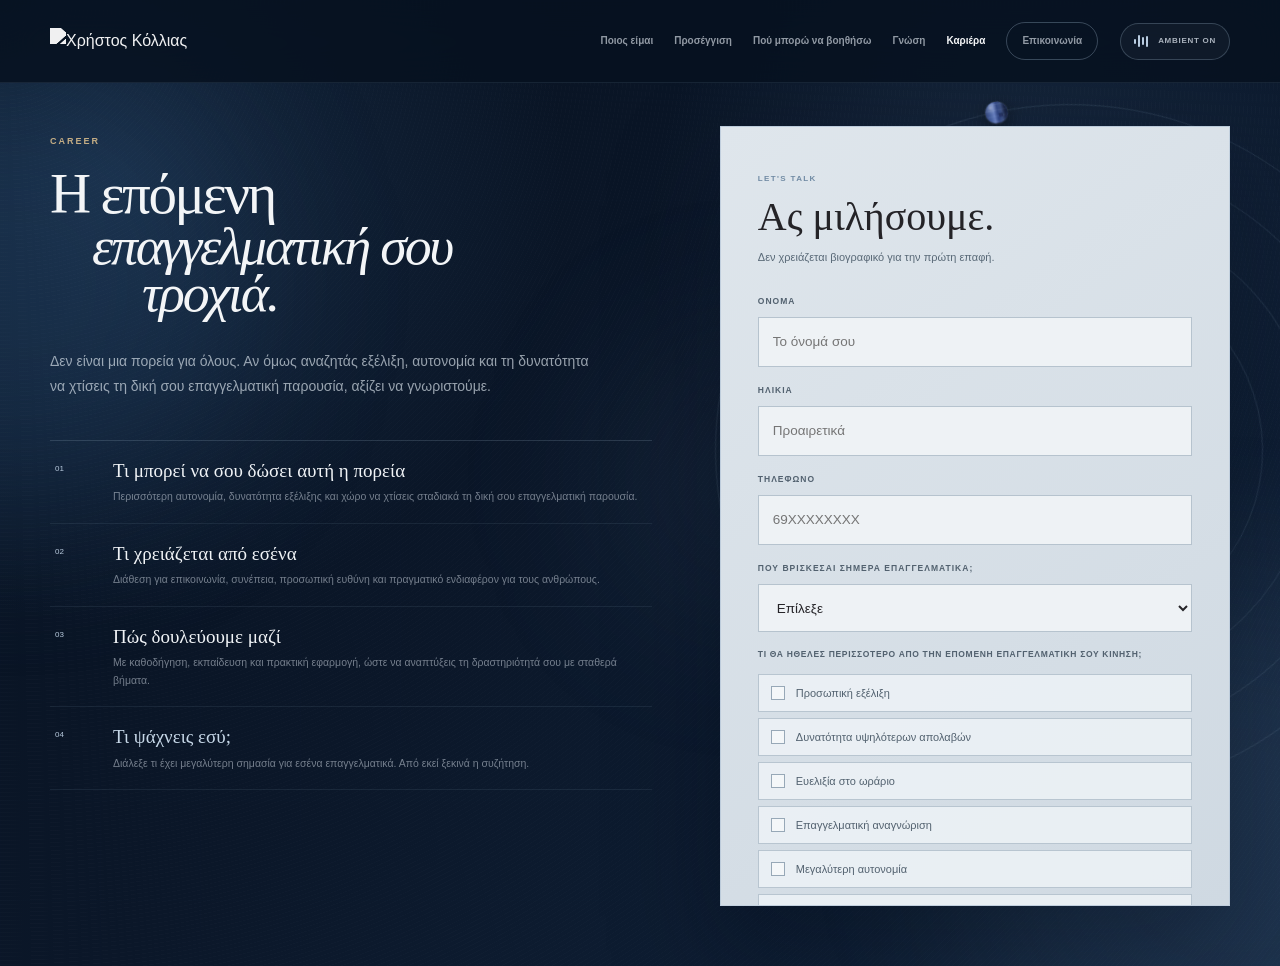
==== career.html @ b6d78ccb "Add files via upload" ====
<!DOCTYPE html>
<html lang="el">
<head>
  <meta charset="UTF-8">

  <meta
    name="viewport"
    content="width=device-width, initial-scale=1.0"
  >

  <title>Καριέρα | Χρήστος Κόλλιας</title>

  <meta
    name="description"
    content="Επαγγελματική συνεργασία και ευκαιρίες καριέρας με τον Χρήστο Κόλλια."
  >

  <link rel="stylesheet" href="style.css">
</head>

<body
  data-page="career"
  class="career-page"
>

  <audio
    id="careerAudio"
    src="assets/audio/career-ambient.mp3"
    preload="auto"
    loop
  ></audio>


  <header class="site-header career-header">

    <div class="container header-inner">

      <a
        href="index.html"
        class="brand"
        aria-label="Αρχική"
      >

        <img
          src="assets/images/logo.png"
          alt="Χρήστος Κόλλιας"
          class="brand-logo career-logo"
        >

      </a>


      <nav
        class="main-nav"
        id="mainNav"
      >

        <a href="index.html#about">
          Ποιος είμαι
        </a>

        <a href="index.html#approach">
          Προσέγγιση
        </a>

        <a href="index.html#areas">
          Πού μπορώ να βοηθήσω
        </a>

        <a href="knowledge.html">
          Γνώση
        </a>

        <a
          href="career.html"
          class="active-nav"
        >
          Καριέρα
        </a>

        <a
          href="index.html#contact"
          class="nav-cta"
        >
          Επικοινωνία
        </a>

      </nav>


      <div class="header-actions">

        <button
          class="career-sound-toggle"
          id="careerSoundToggle"
          type="button"
          aria-pressed="true"
        >

          <span class="career-sound-bars">
            <i></i>
            <i></i>
            <i></i>
            <i></i>
          </span>

          <span id="careerSoundText">
            Ambient On
          </span>

        </button>


        <button
          class="mobile-menu-button career-menu-button"
          id="mobileMenuButton"
          type="button"
          aria-label="Άνοιγμα μενού"
          aria-expanded="false"
        >
          <span></span>
          <span></span>
          <span></span>
        </button>

      </div>

    </div>

  </header>


  <main class="career-main">

    <section class="career-stage">

      <div class="career-grid-lines"></div>
      <div class="career-noise"></div>

      <div class="career-glow career-glow-one"></div>
      <div class="career-glow career-glow-two"></div>
      <div class="career-glow career-glow-three"></div>


      <div
        class="solar-system"
        aria-hidden="true"
      >

        <div class="solar-core"></div>


        <div class="planet-orbit orbit-mercury">
          <div class="planet planet-mercury">
            <span class="planet-surface"></span>
          </div>
        </div>


        <div class="planet-orbit orbit-venus">
          <div class="planet planet-venus">
            <span class="planet-surface"></span>
          </div>
        </div>


        <div class="planet-orbit orbit-earth">
          <div class="planet planet-earth">
            <span class="planet-surface"></span>
          </div>
        </div>


        <div class="planet-orbit orbit-mars">
          <div class="planet planet-mars">
            <span class="planet-surface"></span>
          </div>
        </div>


        <div class="planet-orbit orbit-jupiter">
          <div class="planet planet-jupiter">
            <span class="planet-surface"></span>
          </div>
        </div>


        <div class="planet-orbit orbit-saturn">

          <div class="planet planet-saturn">

            <span class="saturn-ring"></span>

            <span class="planet-surface"></span>

          </div>

        </div>


        <div class="planet-orbit orbit-uranus">
          <div class="planet planet-uranus">
            <span class="planet-surface"></span>
          </div>
        </div>


        <div class="planet-orbit orbit-neptune">
          <div class="planet planet-neptune">
            <span class="planet-surface"></span>
          </div>
        </div>

      </div>


      <div class="container career-layout">

        <div class="career-left">

          <div class="career-heading reveal">

            <span class="career-eyebrow">
              Career
            </span>


            <h1 class="career-title">

              <span class="career-title-main">
                Η επόμενη
              </span>

              <em class="career-title-accent">

                <span class="career-title-line career-title-line-two">
                  επαγγελματική σου
                </span>

                <span class="career-title-line career-title-line-three">
                  τροχιά.
                </span>

              </em>

            </h1>


            <p>
              Δεν είναι μια πορεία για όλους.
              Αν όμως αναζητάς εξέλιξη, αυτονομία
              και τη δυνατότητα να χτίσεις τη δική σου
              επαγγελματική παρουσία, αξίζει να γνωριστούμε.
            </p>

          </div>


          <div class="career-path reveal">

            <article class="career-path-item">

              <span>
                01
              </span>

              <div>

                <h2>
                  Τι μπορεί να σου δώσει αυτή η πορεία
                </h2>

                <p>
                  Περισσότερη αυτονομία, δυνατότητα εξέλιξης
                  και χώρο να χτίσεις σταδιακά τη δική σου
                  επαγγελματική παρουσία.
                </p>

              </div>

            </article>


            <article class="career-path-item">

              <span>
                02
              </span>

              <div>

                <h2>
                  Τι χρειάζεται από εσένα
                </h2>

                <p>
                  Διάθεση για επικοινωνία, συνέπεια,
                  προσωπική ευθύνη και πραγματικό ενδιαφέρον
                  για τους ανθρώπους.
                </p>

              </div>

            </article>


            <article class="career-path-item">

              <span>
                03
              </span>

              <div>

                <h2>
                  Πώς δουλεύουμε μαζί
                </h2>

                <p>
                  Με καθοδήγηση, εκπαίδευση και πρακτική εφαρμογή,
                  ώστε να αναπτύξεις τη δραστηριότητά σου
                  με σταθερά βήματα.
                </p>

              </div>

            </article>


            <article class="career-path-item career-path-accent">

              <span>
                04
              </span>

              <div>

                <h2>
                  Τι ψάχνεις εσύ;
                </h2>

                <p>
                  Διάλεξε τι έχει μεγαλύτερη σημασία για εσένα
                  επαγγελματικά. Από εκεί ξεκινά η συζήτηση.
                </p>

              </div>

            </article>

          </div>

        </div>


        <div class="career-form-column">

          <form
            class="career-form js-demo-form reveal"
            id="careerForm"
            data-success="Το ενδιαφέρον σου καταχωρήθηκε στο demo."
          >

            <div class="career-form-heading">

              <span>
                Let's talk
              </span>

              <h2>
                Ας μιλήσουμε.
              </h2>

              <p>
                Δεν χρειάζεται βιογραφικό για την πρώτη επαφή.
              </p>

            </div>


            <div class="form-group">

              <label for="careerName">
                Όνομα
              </label>

              <input
                type="text"
                id="careerName"
                name="name"
                placeholder="Το όνομά σου"
                required
              >

            </div>


            <div class="form-group">

              <label for="careerAge">
                Ηλικία
              </label>

              <input
                type="number"
                id="careerAge"
                name="age"
                min="0"
                max="120"
                placeholder="Προαιρετικά"
              >

            </div>


            <div class="form-group">

              <label for="careerPhone">
                Τηλέφωνο
              </label>

              <input
                type="tel"
                id="careerPhone"
                name="phone"
                placeholder="69XXXXXXXX"
                required
              >

            </div>


            <div class="form-group">

              <label for="careerStatus">
                Πού βρίσκεσαι σήμερα επαγγελματικά;
              </label>

              <select
                id="careerStatus"
                name="current_status"
                required
              >

                <option
                  value=""
                  selected
                  disabled
                >
                  Επίλεξε
                </option>

                <option value="employee">
                  Εργάζομαι ως μισθωτός
                </option>

                <option value="freelancer">
                  Είμαι ελεύθερος επαγγελματίας
                </option>

                <option value="sales">
                  Είμαι ήδη στον χώρο των πωλήσεων
                </option>

                <option value="insurance">
                  Είμαι ήδη στον ασφαλιστικό ή χρηματοοικονομικό χώρο
                </option>

                <option value="change">
                  Αναζητώ νέα επαγγελματική κατεύθυνση
                </option>

                <option value="other">
                  Άλλο
                </option>

              </select>

            </div>


            <fieldset class="career-motivations">

              <legend>
                Τι θα ήθελες περισσότερο από την επόμενη
                επαγγελματική σου κίνηση;
              </legend>


              <label class="career-check">

                <input
                  type="checkbox"
                  name="motivation"
                  value="Προσωπική εξέλιξη"
                >

                <span>
                  Προσωπική εξέλιξη
                </span>

              </label>


              <label class="career-check">

                <input
                  type="checkbox"
                  name="motivation"
                  value="Δυνατότητα υψηλότερων απολαβών"
                >

                <span>
                  Δυνατότητα υψηλότερων απολαβών
                </span>

              </label>


              <label class="career-check">

                <input
                  type="checkbox"
                  name="motivation"
                  value="Ευελιξία στο ωράριο"
                >

                <span>
                  Ευελιξία στο ωράριο
                </span>

              </label>


              <label class="career-check">

                <input
                  type="checkbox"
                  name="motivation"
                  value="Επαγγελματική αναγνώριση"
                >

                <span>
                  Επαγγελματική αναγνώριση
                </span>

              </label>


              <label class="career-check">

                <input
                  type="checkbox"
                  name="motivation"
                  value="Μεγαλύτερη αυτονομία"
                >

                <span>
                  Μεγαλύτερη αυτονομία
                </span>

              </label>


              <label class="career-check">

                <input
                  type="checkbox"
                  name="motivation"
                  value="Επαφή και συνεργασία με ανθρώπους"
                >

                <span>
                  Επαφή και συνεργασία με ανθρώπους
                </span>

              </label>


              <label class="career-check">

                <input
                  type="checkbox"
                  name="motivation"
                  value="Να χτίσω κάτι δικό μου επαγγελματικά"
                >

                <span>
                  Να χτίσω κάτι δικό μου επαγγελματικά
                </span>

              </label>


              <label class="career-check">

                <input
                  type="checkbox"
                  name="motivation"
                  value="Νέα επαγγελματική κατεύθυνση"
                >

                <span>
                  Νέα επαγγελματική κατεύθυνση
                </span>

              </label>


              <p
                class="career-check-error"
                id="careerCheckError"
                aria-live="polite"
              ></p>

            </fieldset>


            <div class="form-group career-optional">

              <label for="careerNote">
                Θέλεις να προσθέσεις κάτι;
              </label>

              <textarea
                id="careerNote"
                name="note"
                rows="3"
                placeholder="Προαιρετικά"
              ></textarea>

            </div>


            <button
              type="submit"
              class="career-submit"
            >
              Ας μιλήσουμε
              <span>→</span>
            </button>


            <small class="career-privacy">
              Η φόρμα λειτουργεί προς το παρόν ως demo.
            </small>

          </form>

        </div>

      </div>

    </section>

  </main>


  <div
    class="toast"
    id="toast"
    role="status"
    aria-live="polite"
  >

    <strong>
      Έτοιμο.
    </strong>

    <span id="toastMessage">
      Η ενέργεια ολοκληρώθηκε.
    </span>

  </div>


  <script src="script.js"></script>

</body>
</html>
---- style.css ----
:root {
  --ivory: #f8f7f3;
  --white: #ffffff;

  --sky-050: #f2f7f9;
  --sky-100: #e4f0f4;
  --sky-200: #cadee7;
  --sky-400: #91b4c4;
  --sky-600: #647f8c;
  --sky-700: #506a76;

  --brown-050: #f6f1ed;
  --brown-100: #ede5df;
  --brown-300: #c9b5a6;
  --brown-500: #967a66;
  --brown-700: #715948;

  --gray-050: #f5f5f2;
  --gray-100: #eceeeb;
  --gray-200: #dde1df;
  --gray-300: #c8cdcb;
  --gray-400: #9da5a5;
  --gray-600: #677174;
  --gray-800: #3c4548;
  --gray-950: #242b2d;

  --shadow:
    0 30px 80px
    rgba(36, 43, 45, 0.08);

  --shadow-strong:
    0 35px 90px
    rgba(36, 43, 45, 0.14);
}


* {
  box-sizing: border-box;
  margin: 0;
  padding: 0;
}


html {
  scroll-behavior: smooth;
}


body {
  overflow-x: hidden;

  background: var(--ivory);
  color: var(--gray-950);

  font-family:
    -apple-system,
    BlinkMacSystemFont,
    "Segoe UI",
    Arial,
    sans-serif;

  line-height: 1.65;
}


body.drawer-open {
  overflow: hidden;
}


a {
  color: inherit;
  text-decoration: none;
}


button,
input,
textarea,
select {
  font: inherit;
}


button {
  color: inherit;
}


img {
  display: block;
  max-width: 100%;
}


fieldset {
  border: 0;
}


.container {
  width:
    min(
      1180px,
      calc(100% - 52px)
    );

  margin: 0 auto;
}


.section {
  padding: 120px 0;
}


h1,
h2,
h3,
.principle-card p,
.about-lead,
.knowledge-summary p {
  font-family:
    Georgia,
    "Times New Roman",
    serif;
}


h1 em,
h2 em {
  display: block;

  color: var(--sky-600);

  font-weight: 400;
  font-style: italic;
}


.section-label,
.eyebrow {
  display: inline-block;

  color: var(--brown-500);

  font-size: 10px;
  font-weight: 800;

  letter-spacing: 0.18em;
  text-transform: uppercase;
}


/* HEADER */

.site-header {
  position: fixed;

  top: 0;
  left: 0;

  width: 100%;

  z-index: 1000;

  background:
    rgba(248, 247, 243, 0.91);

  backdrop-filter: blur(18px);

  border-bottom:
    1px solid
    rgba(36, 43, 45, 0.07);
}


.header-inner {
  min-height: 82px;

  display: flex;
  align-items: center;
  justify-content: space-between;

  gap: 22px;
}


.brand {
  flex-shrink: 0;
}


.brand-logo {
  max-width: 155px;
  max-height: 50px;

  object-fit: contain;
}


.main-nav {
  display: flex;
  align-items: center;

  gap: 21px;

  margin-left: auto;
}


.main-nav a {
  position: relative;

  color: var(--gray-600);

  font-size: 10px;
  font-weight: 650;

  white-space: nowrap;

  transition: color 0.2s ease;
}


.main-nav a:hover,
.main-nav .active-nav {
  color: var(--gray-950);
}


.main-nav a:not(.nav-cta)::after {
  content: "";

  position: absolute;

  left: 0;
  bottom: -8px;

  width: 0;
  height: 1px;

  background: var(--brown-500);

  transition: width 0.2s ease;
}


.main-nav a:hover::after,
.main-nav .active-nav::after {
  width: 100%;
}


.nav-cta {
  padding: 10px 15px;

  border:
    1px solid var(--gray-300);

  border-radius: 999px;
}


.header-actions {
  display: flex;
  align-items: center;

  gap: 9px;
}


.header-phone {
  color: var(--gray-800);

  font-size: 9px;
  font-weight: 700;

  white-space: nowrap;
}


.mobile-menu-button {
  display: none;

  width: 42px;
  height: 42px;

  flex-direction: column;
  align-items: flex-end;
  justify-content: center;

  gap: 5px;

  border: 0;

  background: transparent;

  cursor: pointer;
}


.mobile-menu-button span {
  width: 24px;
  height: 1px;

  background: var(--gray-950);
}


/* HERO */

.hero {
  position: relative;

  min-height: 900px;

  overflow: hidden;

  padding-top: 165px;
  padding-bottom: 110px;

  background:
    radial-gradient(
      circle at 83% 24%,
      rgba(202, 222, 231, 0.62),
      transparent 29%
    ),
    linear-gradient(
      135deg,
      #faf9f6 0%,
      #f7f6f2 58%,
      #eef4f5 100%
    );
}


.hero-grid {
  position: relative;

  z-index: 3;

  display: grid;

  grid-template-columns:
    1.04fr
    0.96fr;

  align-items: center;

  gap: 95px;
}


.hero-copy {
  max-width: 700px;
}


.eyebrow {
  margin-bottom: 26px;
}


.hero h1 {
  max-width: 780px;

  font-size:
    clamp(
      58px,
      6.8vw,
      93px
    );

  font-weight: 400;

  line-height: 0.95;

  letter-spacing: -0.055em;
}


.hero-lead {
  max-width: 560px;

  margin-top: 32px;

  color: var(--gray-600);

  font-size: 16px;

  line-height: 1.85;
}


.hero-actions {
  display: flex;
  align-items: center;

  gap: 13px;

  margin-top: 36px;
}


/* BUTTONS */

.button {
  min-height: 51px;

  display: inline-flex;
  align-items: center;
  justify-content: center;

  gap: 14px;

  padding: 0 23px;

  border: 0;
  border-radius: 2px;

  cursor: pointer;

  font-size: 11px;
  font-weight: 750;

  transition:
    transform 0.18s ease,
    background 0.18s ease,
    color 0.18s ease,
    box-shadow 0.18s ease;
}


.button:active {
  transform: scale(0.97);
}


.button-primary {
  background: var(--gray-950);
  color: var(--white);
}


.button-primary:hover {
  background: var(--brown-700);
}


.button-secondary {
  background:
    rgba(255, 255, 255, 0.52);

  color: var(--gray-600);

  border:
    1px solid var(--gray-200);
}


.button-secondary:hover {
  background: var(--white);
  color: var(--gray-950);
}


.full-button {
  width: 100%;
}


/* PRINCIPLE */

.principle-card {
  max-width: 520px;

  margin-top: 45px;

  padding: 26px 30px;

  background:
    rgba(228, 240, 244, 0.78);

  border-left:
    3px solid var(--sky-600);

  box-shadow:
    0 15px 40px
    rgba(80, 106, 118, 0.06);
}


.principle-label {
  display: block;

  margin-bottom: 11px;

  color: var(--sky-700);

  font-size: 8px;
  font-weight: 800;

  letter-spacing: 0.16em;
  text-transform: uppercase;
}


.principle-card p {
  color: var(--gray-800);

  font-size: 18px;

  line-height: 1.55;
}


.principle-card strong {
  display: block;

  margin-top: 8px;

  color: var(--gray-950);

  font-weight: 400;
}


/* HERO PHOTO */

.hero-visual {
  position: relative;

  min-height: 610px;
}


.portrait-shell {
  position: absolute;

  top: 0;
  right: 0;

  width:
    min(
      445px,
      92%
    );
}


.hero-photo {
  width: 100%;

  aspect-ratio: 0.78;

  object-fit: cover;

  object-position: center 40%;

  filter:
    saturate(0.9)
    contrast(0.98);

  box-shadow: var(--shadow);
}


.hero-orbit,
.knowledge-orbit {
  position: absolute;

  border:
    1px solid
    rgba(100, 127, 140, 0.15);

  border-radius: 50%;

  pointer-events: none;
}


.orbit-one {
  width: 720px;
  height: 720px;

  top: -220px;
  right: -270px;
}


.orbit-two {
  width: 430px;
  height: 430px;

  top: 70px;
  right: -20px;
}


.soft-wave {
  position: absolute;

  width: 650px;
  height: 170px;

  border:
    1px solid
    rgba(145, 180, 196, 0.18);

  border-radius: 50%;

  pointer-events: none;
}


.wave-one {
  left: -100px;
  bottom: -80px;

  transform: rotate(-6deg);
}


.wave-two {
  left: 150px;
  bottom: -120px;

  transform: rotate(5deg);
}


/* DIVIDERS */

.chapter-divider {
  padding: 27px 0;

  background: var(--white);

  border-top:
    1px solid var(--gray-100);

  border-bottom:
    1px solid var(--gray-100);
}


.chapter-divider-inner {
  display: grid;

  grid-template-columns:
    40px
    1fr;

  align-items: center;

  gap: 18px;
}


.chapter-number {
  color: var(--brown-500);

  font-family: Georgia, serif;

  font-size: 15px;
}


.chapter-line {
  height: 1px;

  background:
    linear-gradient(
      90deg,
      var(--brown-300),
      var(--gray-200)
    );
}


/* ABOUT */

.about-section {
  background: var(--ivory);
}


.about-grid {
  display: grid;

  grid-template-columns:
    0.88fr
    1.12fr;

  gap: 110px;
}


.section-intro h2,
.value-header h2,
.approach-heading h2,
.areas-header h2,
.knowledge-preview-copy h2,
.contact-copy h2,
.library-header h2,
.newsletter-copy h2 {
  margin-top: 20px;

  font-size:
    clamp(
      42px,
      5vw,
      64px
    );

  font-weight: 400;

  line-height: 1.05;

  letter-spacing: -0.045em;
}


.professional-identity {
  display: flex;
  align-items: center;
  flex-wrap: wrap;

  gap: 10px;

  margin-top: 24px;

  color: var(--gray-600);

  font-size: 9px;
  font-weight: 750;

  letter-spacing: 0.11em;
  text-transform: uppercase;
}


.identity-dot {
  width: 4px;
  height: 4px;

  border-radius: 50%;

  background: var(--brown-500);
}


.about-content {
  max-width: 640px;
}


.about-lead {
  color: var(--gray-950);

  font-size: 23px;

  line-height: 1.55;
}


.about-content > p:not(.about-lead) {
  margin-top: 20px;

  color: var(--gray-600);

  font-size: 14px;

  line-height: 1.85;
}


.signature {
  width: 155px;
  max-height: 82px;

  margin-top: 34px;

  object-fit: contain;
  object-position: left center;

  opacity: 0.72;
}


/* VALUE */

.value-section {
  padding: 115px 0;

  background: #e9f0f2;
}


.value-header {
  max-width: 820px;

  margin-bottom: 60px;
}


.value-grid {
  display: grid;

  grid-template-columns:
    repeat(
      4,
      1fr
    );

  gap: 14px;
}


.value-card {
  min-height: 290px;

  padding: 30px;

  border:
    1px solid
    rgba(80, 106, 118, 0.14);

  box-shadow:
    0 12px 35px
    rgba(36, 43, 45, 0.04);

  transition:
    transform 0.22s ease,
    box-shadow 0.22s ease;
}


.value-card:nth-child(1),
.value-card:nth-child(3) {
  background: var(--white);
}


.value-card:nth-child(2) {
  background: #f5f1ed;
}


.value-card:nth-child(4) {
  background: #ddebee;
}


.value-card:hover {
  transform:
    translateY(-5px);

  box-shadow:
    0 24px 55px
    rgba(36, 43, 45, 0.09);
}


.value-index {
  color: var(--brown-500);

  font-size: 8px;
}


.value-card h3 {
  margin-top: 50px;

  font-size: 23px;
  font-weight: 400;
}


.value-card p {
  margin-top: 15px;

  color: var(--gray-600);

  font-size: 12px;

  line-height: 1.75;
}


.strong-value-copy strong {
  display: block;

  margin-top: 7px;

  color: var(--gray-950);

  font-family: Georgia, serif;

  font-size: 17px;

  font-weight: 400;
}


/* APPROACH */

.approach-section {
  background: var(--white);
}


.approach-grid {
  display: grid;

  grid-template-columns:
    0.9fr
    1.1fr;

  gap: 110px;
}


.approach-steps {
  border-top:
    1px solid var(--gray-200);
}


.approach-step {
  display: grid;

  grid-template-columns:
    60px
    1fr;

  gap: 12px;

  padding: 25px 0;

  border-bottom:
    1px solid var(--gray-200);
}


.approach-step > span {
  padding-top: 4px;

  color: var(--brown-500);

  font-size: 8px;
}


.approach-step h3 {
  font-size: 19px;
  font-weight: 400;
}


.approach-step p {
  max-width: 480px;

  margin-top: 8px;

  color: var(--gray-600);

  font-size: 12px;

  line-height: 1.75;
}


/* AREAS */

.areas-section {
  background: var(--ivory);
}


.areas-header {
  display: grid;

  grid-template-columns:
    1fr
    390px;

  gap: 80px;

  align-items: end;

  margin-bottom: 70px;
}


.areas-header > p {
  color: var(--gray-600);

  font-size: 13px;

  line-height: 1.85;
}


.area-list {
  border-top:
    1px solid var(--gray-200);
}


.area-row {
  width: 100%;

  min-height: 140px;

  display: grid;

  grid-template-columns:
    70px
    minmax(250px, 330px)
    1fr
    45px;

  gap: 25px;

  align-items: center;

  padding: 20px 0;

  border: 0;

  border-bottom:
    1px solid var(--gray-200);

  background: transparent;

  text-align: left;

  cursor: pointer;

  transition:
    padding-left 0.22s ease,
    background 0.22s ease,
    transform 0.12s ease;
}


.area-row:hover {
  padding-left: 17px;

  background:
    linear-gradient(
      90deg,
      rgba(228, 240, 244, 0.72),
      transparent 72%
    );
}


.area-number {
  color: var(--gray-400);

  font-size: 8px;
}


.area-name {
  font-family: Georgia, serif;

  font-size: 27px;

  line-height: 1.25;
}


.area-description {
  max-width: 520px;

  color: var(--gray-600);

  font-size: 12px;

  line-height: 1.75;
}


.area-arrow {
  color: var(--sky-600);

  font-size: 19px;
}


/* KNOWLEDGE PREVIEW */

.knowledge-preview {
  padding: 125px 0;

  background: var(--gray-950);

  color: var(--white);
}


.knowledge-preview-grid {
  display: grid;

  grid-template-columns:
    0.95fr
    1.05fr;

  gap: 110px;

  align-items: center;
}


.knowledge-preview-copy h2 {
  color: var(--white);
}


.knowledge-preview-copy .section-label {
  color: var(--brown-300);
}


.knowledge-preview-copy p {
  max-width: 510px;

  margin-top: 28px;

  color: #aab4b6;

  font-size: 14px;

  line-height: 1.85;
}


.text-link {
  display: inline-flex;
  align-items: center;

  gap: 15px;

  margin-top: 34px;

  color: var(--sky-200);

  font-size: 11px;
  font-weight: 750;
}


.knowledge-preview-card {
  max-width: 490px;

  margin-left: auto;

  padding: 24px;

  background: #2e3639;

  border:
    1px solid
    rgba(255, 255, 255, 0.08);
}


.mini-video-graphic {
  position: relative;

  min-height: 290px;

  overflow: hidden;

  display: grid;
  place-items: center;

  background:
    linear-gradient(
      145deg,
      #dcebf1,
      #b8d3df
    );
}


.graphic-ring {
  position: absolute;

  border:
    1px solid
    rgba(80, 106, 118, 0.22);

  border-radius: 50%;
}


.ring-a {
  width: 290px;
  height: 290px;
}


.ring-b {
  width: 200px;
  height: 200px;
}


.graphic-center {
  position: relative;

  z-index: 3;

  text-align: center;
}


.graphic-center span {
  display: block;

  color: var(--brown-700);

  font-size: 11px;
}


.graphic-center strong {
  display: block;

  margin-top: 5px;

  color: var(--gray-950);

  font-family: Georgia, serif;

  font-size: 33px;

  font-weight: 400;
}


.preview-meta,
.card-meta,
.content-meta {
  display: block;

  margin-top: 22px;

  color: var(--brown-300);

  font-size: 8px;

  letter-spacing: 0.13em;
  text-transform: uppercase;
}


.knowledge-preview-card h3 {
  margin-top: 12px;

  font-size: 26px;
  font-weight: 400;

  line-height: 1.35;
}


.knowledge-preview-card p {
  margin-top: 12px;

  color: #aab4b6;

  font-size: 12px;

  line-height: 1.7;
}


/* CONTACT */

.contact-section {
  background: var(--brown-100);
}


.contact-grid {
  display: grid;

  grid-template-columns:
    0.85fr
    1.15fr;

  gap: 100px;
}


.contact-copy > p {
  max-width: 470px;

  margin-top: 26px;

  color: var(--gray-600);

  font-size: 14px;

  line-height: 1.85;
}


.direct-contact {
  display: flex;
  flex-direction: column;

  align-items: flex-start;

  gap: 9px;

  margin-top: 30px;
}


.direct-contact a {
  padding-bottom: 3px;

  color: var(--brown-700);

  border-bottom:
    1px solid var(--brown-300);

  font-size: 13px;
}


.contact-form {
  padding: 42px;

  background: var(--white);

  box-shadow:
    0 28px 65px
    rgba(70, 55, 45, 0.08);
}


/* FORMS */

.form-group {
  margin-bottom: 18px;
}


.form-group label,
.newsletter-form label {
  display: block;

  margin-bottom: 8px;

  color: var(--gray-600);

  font-size: 8px;
  font-weight: 800;

  letter-spacing: 0.12em;
  text-transform: uppercase;
}


.form-group input,
.form-group textarea,
.form-group select,
.newsletter-form input {
  width: 100%;

  padding: 14px;

  border:
    1px solid var(--gray-200);

  outline: none;

  background: var(--gray-050);

  color: var(--gray-950);

  font-size: 12px;
}


.form-group input:focus,
.form-group textarea:focus,
.form-group select:focus,
.newsletter-form input:focus {
  border-color: var(--sky-600);

  background: var(--white);

  box-shadow:
    0 0 0 3px
    rgba(100, 127, 140, 0.07);
}


.form-group textarea {
  resize: vertical;
}


.form-note {
  display: block;

  margin-top: 13px;

  color: var(--gray-400);

  font-size: 8px;
}


.contact-field-hidden {
  display: none !important;
}


/* FOOTER */

.site-footer {
  padding:
    62px 0
    25px;

  background: #202729;

  color: var(--white);
}


.footer-main {
  display: grid;

  grid-template-columns:
    1.2fr
    0.8fr
    0.8fr;

  gap: 70px;

  padding-bottom: 50px;
}


.footer-logo {
  max-width: 150px;
  max-height: 52px;

  filter:
    brightness(0)
    invert(1);

  opacity: 0.88;
}


.footer-tagline {
  margin-top: 17px;

  color: #9ca8aa;

  font-family: Georgia, serif;

  font-size: 17px;
}


.footer-links,
.footer-contact {
  display: flex;
  flex-direction: column;

  gap: 9px;
}


.footer-links a,
.footer-contact a {
  color: #aeb8ba;

  font-size: 10px;
}


.footer-contact span {
  margin-bottom: 5px;

  color: var(--brown-300);

  font-size: 8px;

  letter-spacing: 0.14em;
  text-transform: uppercase;
}


.footer-bottom {
  display: flex;
  justify-content: space-between;

  gap: 25px;

  padding-top: 22px;

  border-top:
    1px solid
    rgba(255, 255, 255, 0.08);

  color: #758285;

  font-size: 8px;
}


/* DRAWERS */

.drawer-backdrop {
  position: fixed;

  inset: 0;

  z-index: 1990;

  background:
    rgba(25, 31, 33, 0.58);

  backdrop-filter: blur(7px);

  opacity: 0;
  visibility: hidden;

  transition:
    opacity 0.28s ease,
    visibility 0.28s ease;
}


.drawer-backdrop.show {
  opacity: 1;
  visibility: visible;
}


.service-drawer {
  position: fixed;

  top: 0;
  right: 0;

  z-index: 2000;

  width:
    min(
      590px,
      100%
    );

  height: 100vh;

  overflow-y: auto;

  padding:
    75px 48px
    48px;

  background: var(--ivory);

  box-shadow:
    -30px 0 80px
    rgba(25, 31, 33, 0.15);

  transform:
    translateX(105%);

  transition:
    transform 0.36s
    cubic-bezier(
      0.22,
      1,
      0.36,
      1
    );
}


.service-drawer.show {
  transform:
    translateX(0);
}


.drawer-close {
  position: absolute;

  top: 19px;
  right: 20px;

  width: 40px;
  height: 40px;

  border:
    1px solid var(--gray-200);

  background: var(--white);

  cursor: pointer;

  font-size: 22px;
}


.drawer-content h2 {
  margin-top: 16px;

  font-family: Georgia, serif;

  font-size:
    clamp(
      40px,
      6vw,
      57px
    );

  font-weight: 400;

  line-height: 1.05;

  letter-spacing: -0.045em;
}


.drawer-intro,
.drawer-extra {
  margin-top: 24px;

  color: var(--gray-600);

  font-size: 14px;

  line-height: 1.85;
}


.drawer-extra:empty {
  display: none;
}


.drawer-points {
  margin-top: 30px;

  border-top:
    1px solid var(--gray-200);
}


.drawer-point {
  display: grid;

  grid-template-columns:
    42px
    1fr;

  gap: 12px;

  padding: 18px 0;

  border-bottom:
    1px solid var(--gray-200);
}


.drawer-point span {
  color: var(--brown-500);

  font-size: 8px;
}


.drawer-point p {
  color: var(--gray-600);

  font-size: 12px;

  line-height: 1.7;
}


.drawer-form-block {
  margin-top: 38px;

  padding-top: 30px;

  border-top:
    1px solid var(--gray-200);
}


.drawer-question {
  display: block;

  margin-bottom: 21px;

  font-family: Georgia, serif;

  font-size: 24px;
}


/* TOAST */

.toast {
  position: fixed;

  right: 24px;
  bottom: 24px;

  z-index: 5000;

  width:
    min(
      380px,
      calc(100% - 48px)
    );

  padding: 17px 19px;

  display: flex;
  flex-direction: column;

  background: var(--gray-950);
  color: var(--white);

  box-shadow: var(--shadow-strong);

  transform:
    translateY(140%);

  opacity: 0;

  transition:
    transform 0.32s ease,
    opacity 0.32s ease;
}


.toast.show {
  transform:
    translateY(0);

  opacity: 1;
}


.toast strong {
  font-size: 11px;
}


.toast span {
  margin-top: 4px;

  color: #adb7b9;

  font-size: 9px;
}


/* REVEAL */

.reveal {
  opacity: 0;

  transform:
    translateY(26px);

  transition:
    opacity 0.75s ease,
    transform 0.75s ease;
}


.reveal.visible {
  opacity: 1;

  transform:
    translateY(0);
}


/* KNOWLEDGE PAGE */

.knowledge-hero {
  position: relative;

  overflow: hidden;

  padding:
    190px 0
    125px;

  background:
    radial-gradient(
      circle at 78% 30%,
      rgba(202, 222, 231, 0.58),
      transparent 31%
    ),
    var(--ivory);
}


.knowledge-hero-grid {
  position: relative;

  z-index: 3;

  display: grid;

  grid-template-columns:
    1.15fr
    0.85fr;

  gap: 100px;

  align-items: end;
}


.knowledge-hero h1 {
  max-width: 750px;

  margin-top: 25px;

  font-family: Georgia, serif;

  font-size:
    clamp(
      58px,
      7vw,
      92px
    );

  font-weight: 400;

  line-height: 0.96;

  letter-spacing: -0.055em;
}


.knowledge-hero-copy {
  max-width: 440px;
}


.knowledge-hero-copy p {
  color: var(--gray-600);

  font-size: 15px;

  line-height: 1.9;
}


.knowledge-hero-copy > span {
  display: block;

  margin-top: 26px;

  padding-top: 20px;

  border-top:
    1px solid var(--gray-200);

  color: var(--brown-700);

  font-family: Georgia, serif;

  font-size: 16px;

  font-style: italic;
}


.knowledge-orbit-one {
  width: 630px;
  height: 630px;

  top: -200px;
  right: -190px;
}


.knowledge-orbit-two {
  width: 330px;
  height: 330px;

  top: 40px;
  right: 70px;
}


.featured-knowledge {
  padding: 90px 0;

  background: var(--white);
}


.featured-card {
  display: grid;

  grid-template-columns:
    1fr
    1fr;

  min-height: 520px;

  border:
    1px solid var(--gray-200);

  cursor: pointer;

  transition:
    transform 0.25s ease,
    box-shadow 0.25s ease;
}


.featured-card:hover {
  transform:
    translateY(-4px);

  box-shadow: var(--shadow);
}


.featured-visual {
  position: relative;

  overflow: hidden;

  display: grid;
  place-items: center;

  min-height: 520px;

  background:
    linear-gradient(
      145deg,
      #dcebf1,
      #abcbd9
    );
}


.visual-circle {
  position: absolute;

  border:
    1px solid
    rgba(80, 106, 118, 0.22);

  border-radius: 50%;
}


.circle-one {
  width: 410px;
  height: 410px;
}


.circle-two {
  width: 290px;
  height: 290px;
}


.circle-three {
  width: 180px;
  height: 180px;
}


.visual-center {
  position: relative;

  z-index: 3;

  text-align: center;
}


.visual-center span {
  display: block;

  color: var(--brown-700);

  font-size: 21px;
}


.visual-center strong {
  display: block;

  margin-top: 8px;

  font-family: Georgia, serif;

  font-size: 36px;

  font-weight: 400;
}


.play-button {
  position: absolute;

  right: 28px;
  bottom: 28px;

  width: 56px;
  height: 56px;

  display: grid;
  place-items: center;

  border-radius: 50%;

  background:
    rgba(255, 255, 255, 0.88);
}


.featured-content {
  padding: 65px;

  display: flex;
  flex-direction: column;
  justify-content: center;
}


.featured-content h2 {
  margin-top: 18px;

  font-family: Georgia, serif;

  font-size:
    clamp(
      36px,
      4vw,
      52px
    );

  font-weight: 400;

  line-height: 1.12;
}


.featured-content p {
  margin-top: 22px;

  color: var(--gray-600);

  font-size: 13px;

  line-height: 1.8;
}


.content-action {
  margin-top: 35px;

  color: var(--brown-700);

  font-size: 11px;
  font-weight: 750;
}


.knowledge-library {
  padding:
    120px 0
    135px;

  background: var(--ivory);
}


.library-header {
  display: grid;

  grid-template-columns:
    1fr
    1fr;

  gap: 60px;

  align-items: end;

  margin-bottom: 65px;
}


.knowledge-filters {
  display: flex;
  flex-wrap: wrap;

  gap: 8px;

  justify-content: flex-end;
}


.filter-button {
  min-height: 37px;

  padding: 0 15px;

  border:
    1px solid var(--gray-200);

  border-radius: 999px;

  background: transparent;

  color: var(--gray-600);

  cursor: pointer;

  font-size: 9px;
}


.filter-button:hover,
.filter-button.active {
  background: var(--gray-950);

  border-color: var(--gray-950);

  color: var(--white);
}


.knowledge-grid {
  display: grid;

  grid-template-columns:
    repeat(
      3,
      1fr
    );

  gap: 18px;
}


.knowledge-card {
  min-height: 480px;

  display: flex;
  flex-direction: column;

  padding: 18px;

  background: var(--white);

  border:
    1px solid var(--gray-200);

  cursor: pointer;

  transition:
    transform 0.22s ease,
    box-shadow 0.22s ease;
}


.knowledge-card:hover {
  transform:
    translateY(-4px);

  box-shadow:
    0 24px 50px
    rgba(36, 43, 45, 0.06);
}


.knowledge-card.hidden {
  display: none;
}


.knowledge-graphic {
  min-height: 215px;

  position: relative;

  display: grid;
  place-items: center;

  overflow: hidden;
}


.knowledge-graphic::after {
  content: "";

  position: absolute;

  width: 170px;
  height: 170px;

  border:
    1px solid
    rgba(255, 255, 255, 0.35);

  border-radius: 50%;
}


.knowledge-graphic strong {
  position: relative;

  z-index: 3;

  font-family: Georgia, serif;

  font-size: 46px;

  font-weight: 400;
}


.graphic-index {
  position: absolute;

  top: 15px;
  left: 16px;

  z-index: 3;

  font-size: 8px;

  opacity: 0.65;
}


.graphic-blue {
  background: #cadfe7;
}


.graphic-brown {
  background: #d6c3b7;
}


.graphic-sky {
  background: #b6d2de;
}


.graphic-neutral {
  background: #dcded9;
}


.graphic-dark {
  background: #505c5f;

  color: var(--white);
}


.knowledge-card h3 {
  margin-top: 14px;

  font-family: Georgia, serif;

  font-size: 24px;
  font-weight: 400;

  line-height: 1.35;
}


.knowledge-card p {
  margin-top: 12px;

  color: var(--gray-600);

  font-size: 11px;

  line-height: 1.72;
}


.newsletter-section {
  padding: 110px 0;

  background: var(--sky-100);
}


.newsletter-grid {
  display: grid;

  grid-template-columns:
    1fr
    1fr;

  gap: 100px;

  align-items: center;
}


.newsletter-copy p {
  max-width: 490px;

  margin-top: 25px;

  color: var(--gray-600);

  font-size: 13px;

  line-height: 1.8;
}


.newsletter-form {
  padding: 37px;

  background: var(--white);

  box-shadow:
    0 25px 60px
    rgba(65, 85, 95, 0.08);
}


.newsletter-input-row {
  display: grid;

  grid-template-columns:
    1fr
    auto;

  gap: 10px;
}


.newsletter-form small {
  display: block;

  margin-top: 11px;

  color: var(--gray-400);

  font-size: 8px;
}


.knowledge-disclaimer {
  padding: 50px 0;

  background: var(--brown-050);
}


.knowledge-disclaimer .container {
  display: grid;

  grid-template-columns:
    100px
    1fr;

  gap: 35px;
}


.knowledge-disclaimer span {
  color: var(--brown-500);

  font-size: 8px;

  letter-spacing: 0.12em;
  text-transform: uppercase;
}


.knowledge-disclaimer p {
  max-width: 800px;

  color: var(--gray-600);

  font-size: 11px;

  line-height: 1.75;
}


.drawer-video-placeholder {
  position: relative;

  min-height: 270px;

  overflow: hidden;

  display: grid;
  place-items: center;

  margin-top: 28px;

  background:
    linear-gradient(
      145deg,
      var(--sky-100),
      var(--sky-200)
    );
}


.video-orbit {
  position: absolute;

  border:
    1px solid
    rgba(80, 106, 118, 0.22);

  border-radius: 50%;
}


.video-orbit-a {
  width: 260px;
  height: 260px;
}


.video-orbit-b {
  width: 170px;
  height: 170px;
}


.video-placeholder-center {
  position: relative;

  z-index: 2;

  text-align: center;
}


.video-placeholder-center span {
  display: block;

  color: var(--brown-700);

  font-size: 8px;
}


.video-placeholder-center strong {
  display: block;

  margin-top: 6px;

  font-family: Georgia, serif;

  font-size: 25px;

  font-weight: 400;
}


.knowledge-summary {
  margin-top: 30px;

  padding: 25px 0;

  border-top:
    1px solid var(--gray-200);

  border-bottom:
    1px solid var(--gray-200);
}


.knowledge-summary > span {
  color: var(--brown-500);

  font-size: 8px;

  letter-spacing: 0.12em;
  text-transform: uppercase;
}


.knowledge-summary p {
  margin-top: 10px;

  font-size: 17px;

  line-height: 1.6;
}


/* CAREER */

.career-page {
  min-height: 100vh;

  background: #07111f;
}


.career-header {
  background:
    rgba(7, 17, 31, 0.84);

  border-bottom:
    1px solid
    rgba(157, 187, 215, 0.11);

  backdrop-filter:
    blur(22px);
}


.career-header .main-nav a {
  color:
    rgba(231, 238, 246, 0.62);
}


.career-header .main-nav a:hover,
.career-header .main-nav .active-nav {
  color: #f3f5f7;
}


.career-header .main-nav a:not(.nav-cta)::after {
  background: #9fb7ce;
}


.career-header .nav-cta {
  border-color:
    rgba(159, 183, 206, 0.32);

  color: #e2eaf1;
}


.career-logo {
  filter:
    brightness(0)
    invert(1);

  opacity: 0.94;
}


.career-menu-button span {
  background: #f3f5f7;
}


.career-sound-toggle {
  height: 37px;

  display: inline-flex;
  align-items: center;

  gap: 10px;

  padding: 0 13px;

  border:
    1px solid
    rgba(159, 183, 206, 0.27);

  border-radius: 999px;

  background:
    rgba(255, 255, 255, 0.035);

  color:
    rgba(231, 238, 246, 0.72);

  cursor: pointer;

  font-size: 8px;
  font-weight: 700;

  letter-spacing: 0.09em;
  text-transform: uppercase;
}


.career-sound-bars {
  height: 14px;

  display: flex;
  align-items: center;

  gap: 2px;
}


.career-sound-bars i {
  display: block;

  width: 2px;

  border-radius: 2px;

  background: #b9cce0;

  transform-origin: center;

  animation:
    careerSoundBar
    1.2s
    ease-in-out
    infinite;
}


.career-sound-bars i:nth-child(1) {
  height: 5px;
}


.career-sound-bars i:nth-child(2) {
  height: 12px;

  animation-delay: 0.15s;
}


.career-sound-bars i:nth-child(3) {
  height: 8px;

  animation-delay: 0.3s;
}


.career-sound-bars i:nth-child(4) {
  height: 11px;

  animation-delay: 0.45s;
}


.career-sound-toggle.sound-off .career-sound-bars i {
  height: 3px;

  animation: none;

  opacity: 0.3;
}


@keyframes careerSoundBar {

  0%,
  100% {
    transform:
      scaleY(0.42);
  }

  50% {
    transform:
      scaleY(1);
  }

}


.career-stage {
  position: relative;

  min-height: 100vh;

  overflow: hidden;

  padding:
    126px 0
    60px;

  background:
    radial-gradient(
      circle at 9% 18%,
      rgba(54, 93, 137, 0.3),
      transparent 32%
    ),
    radial-gradient(
      circle at 78% 23%,
      rgba(80, 121, 166, 0.18),
      transparent 28%
    ),
    radial-gradient(
      circle at 90% 82%,
      rgba(105, 133, 165, 0.12),
      transparent 30%
    ),
    linear-gradient(
      135deg,
      #07111f 0%,
      #0b1729 48%,
      #10233b 100%
    );

  color: #f1f4f7;
}


.career-grid-lines {
  position: absolute;

  inset: 0;

  opacity: 0.1;

  background-image:
    linear-gradient(
      rgba(157, 187, 215, 0.055) 1px,
      transparent 1px
    ),
    linear-gradient(
      90deg,
      rgba(157, 187, 215, 0.055) 1px,
      transparent 1px
    );

  background-size:
    100px
    100px;

  pointer-events: none;
}


.career-noise {
  position: absolute;

  inset: 0;

  opacity: 0.018;

  pointer-events: none;

  background-image:
    repeating-radial-gradient(
      circle at 0 0,
      rgba(255, 255, 255, 0.8) 0,
      rgba(255, 255, 255, 0.8) 0.5px,
      transparent 0.8px,
      transparent 4px
    );
}


.career-glow {
  position: absolute;

  border-radius: 50%;

  filter:
    blur(80px);

  pointer-events: none;

  animation:
    careerFloat
    14s
    ease-in-out
    infinite
    alternate;
}


.career-glow-one {
  width: 470px;
  height: 470px;

  top: 50px;
  left: -220px;

  background:
    rgba(56, 104, 156, 0.18);
}


.career-glow-two {
  width: 520px;
  height: 520px;

  right: -210px;
  bottom: -140px;

  background:
    rgba(83, 121, 160, 0.13);

  animation-delay: 3s;
}


.career-glow-three {
  width: 300px;
  height: 300px;

  top: 34%;
  left: 47%;

  background:
    rgba(121, 157, 195, 0.075);

  animation-delay: 6s;
}


@keyframes careerFloat {

  from {
    transform:
      translate3d(
        0,
        0,
        0
      )
      scale(1);
  }

  to {
    transform:
      translate3d(
        45px,
        26px,
        0
      )
      scale(1.08);
  }

}


/* SOLAR SYSTEM */

.solar-system {
  position: absolute;

  width: 760px;
  height: 760px;

  right: -170px;
  top: 70px;

  pointer-events: none;

  opacity: 0.95;

  perspective: 1500px;

  transform:
    rotateX(13deg)
    rotateZ(-12deg);

  transform-style:
    preserve-3d;
}


.solar-core {
  position: absolute;

  left: 50%;
  top: 50%;

  width: 29px;
  height: 29px;

  border-radius: 50%;

  transform:
    translate(
      -50%,
      -50%
    )
    translateZ(18px);

  background:
    radial-gradient(
      circle at 30% 27%,
      #ffffff 0%,
      #fff6c8 13%,
      #f7d477 34%,
      #e0a946 56%,
      #a96b22 78%,
      #6d3c13 100%
    );

  box-shadow:
    0 0 18px rgba(255, 239, 175, 0.95),
    0 0 40px rgba(243, 193, 93, 0.55),
    0 0 95px rgba(221, 155, 54, 0.24),
    0 0 145px rgba(221, 155, 54, 0.08),
    inset -8px -7px 12px rgba(101, 54, 14, 0.36);
}


.planet-orbit {
  position: absolute;

  left: 50%;
  top: 50%;

  border:
    1px solid
    rgba(166, 196, 224, 0.13);

  border-radius: 50%;

  transform-origin:
    center center;

  transform-style:
    preserve-3d;

  will-change: transform;
}


.planet {
  position: absolute;

  left: 50%;
  top: 0;

  border-radius: 50%;

  transform:
    translate(
      -50%,
      -50%
    );

  transform-style:
    preserve-3d;

  filter:
    drop-shadow(
      0 6px 9px
      rgba(0, 0, 0, 0.44)
    );
}


.planet-surface {
  position: absolute;

  inset: 0;

  overflow: hidden;

  border-radius: 50%;

  transform-style:
    preserve-3d;

  box-shadow:
    inset 4px 3px 7px rgba(255, 255, 255, 0.15),
    inset -9px -7px 13px rgba(0, 0, 0, 0.54),
    0 0 0 1px rgba(255, 255, 255, 0.08);
}


.planet-surface::before {
  content: "";

  position: absolute;

  top: 0;
  bottom: 0;

  left: -100%;

  width: 300%;

  background-size:
    33.333333% 100%;

  background-repeat:
    repeat-x;

  animation:
    planetSelfRotation
    var(--surface-speed, 8s)
    linear
    infinite;

  will-change:
    transform;
}


.planet-surface::after {
  content: "";

  position: absolute;

  inset: 0;

  z-index: 5;

  border-radius: 50%;

  background:
    radial-gradient(
      circle at 27% 23%,
      rgba(255, 255, 255, 0.46) 0%,
      rgba(255, 255, 255, 0.18) 12%,
      rgba(255, 255, 255, 0.03) 28%,
      transparent 41%
    ),
    linear-gradient(
      90deg,
      rgba(255, 255, 255, 0.09) 0%,
      rgba(255, 255, 255, 0.01) 40%,
      rgba(0, 0, 0, 0.11) 59%,
      rgba(0, 0, 0, 0.52) 100%
    );

  pointer-events: none;
}


/* ORBITS */

.orbit-mercury {
  width: 105px;
  height: 105px;

  margin:
    -52.5px 0
    0 -52.5px;

  animation:
    solarSpin
    13s
    linear
    infinite;

  animation-delay: -2.8s;
}


.orbit-venus {
  width: 160px;
  height: 160px;

  margin:
    -80px 0
    0 -80px;

  animation:
    solarSpin
    19s
    linear
    infinite;

  animation-delay: -12.4s;
}


.orbit-earth {
  width: 220px;
  height: 220px;

  margin:
    -110px 0
    0 -110px;

  animation:
    solarSpin
    25s
    linear
    infinite;

  animation-delay: -6.5s;
}


.orbit-mars {
  width: 280px;
  height: 280px;

  margin:
    -140px 0
    0 -140px;

  animation:
    solarSpin
    31s
    linear
    infinite;

  animation-delay: -23.6s;
}


.orbit-jupiter {
  width: 385px;
  height: 385px;

  margin:
    -192.5px 0
    0 -192.5px;

  animation:
    solarSpin
    43s
    linear
    infinite;

  animation-delay: -16.8s;
}


.orbit-saturn {
  width: 490px;
  height: 490px;

  margin:
    -245px 0
    0 -245px;

  animation:
    solarSpin
    54s
    linear
    infinite;

  animation-delay: -39.5s;
}


.orbit-uranus {
  width: 600px;
  height: 600px;

  margin:
    -300px 0
    0 -300px;

  animation:
    solarSpin
    67s
    linear
    infinite;

  animation-delay: -8.7s;
}


.orbit-neptune {
  width: 710px;
  height: 710px;

  margin:
    -355px 0
    0 -355px;

  animation:
    solarSpin
    82s
    linear
    infinite;

  animation-delay: -57.2s;
}


/* PLANET SIZES */

.planet-mercury {
  width: 10px;
  height: 10px;

  --surface-speed: 9.2s;
}


.planet-venus {
  width: 17px;
  height: 17px;

  --surface-speed: 15s;
}


.planet-earth {
  width: 18px;
  height: 18px;

  --surface-speed: 5.2s;

  box-shadow:
    0 0 4px rgba(100, 173, 217, 0.3),
    0 0 10px rgba(100, 173, 217, 0.2);
}


.planet-mars {
  width: 14px;
  height: 14px;

  --surface-speed: 6.8s;
}


.planet-jupiter {
  width: 43px;
  height: 43px;

  --surface-speed: 4.1s;
}


.planet-saturn {
  width: 35px;
  height: 35px;

  --surface-speed: 4.8s;

  overflow: visible;
}


.planet-uranus {
  width: 23px;
  height: 23px;

  --surface-speed: 7.5s;
}


.planet-neptune {
  width: 22px;
  height: 22px;

  --surface-speed: 6.5s;
}


/* PLANET SURFACES */

.planet-mercury .planet-surface {
  background: #696661;
}


.planet-mercury .planet-surface::before {
  background-image:
    radial-gradient(
      circle at 18% 27%,
      rgba(38, 36, 33, 0.58) 0 4%,
      transparent 5%
    ),
    radial-gradient(
      circle at 54% 66%,
      rgba(43, 41, 38, 0.45) 0 5%,
      transparent 6%
    ),
    linear-gradient(
      90deg,
      #474541 0%,
      #817c73 18%,
      #a19a8f 31%,
      #615e58 45%,
      #b7afa2 58%,
      #726e68 73%,
      #504e49 86%,
      #474541 100%
    );
}


.planet-venus .planet-surface {
  background: #c3965a;
}


.planet-venus .planet-surface::before {
  animation-direction: reverse;

  background-image:
    repeating-linear-gradient(
      7deg,
      transparent 0%,
      transparent 6%,
      rgba(255, 232, 184, 0.23) 7%,
      rgba(255, 232, 184, 0.23) 13%,
      transparent 14%,
      transparent 22%
    ),
    linear-gradient(
      90deg,
      #86582f 0%,
      #c28a4c 17%,
      #e1b872 34%,
      #9b6939 51%,
      #d7a95f 68%,
      #b47940 83%,
      #86582f 100%
    );
}


.planet-earth .planet-surface {
  background: #28638d;
}


.planet-earth .planet-surface::before {
  background-image:
    repeating-linear-gradient(
      12deg,
      transparent 0%,
      transparent 9%,
      rgba(255, 255, 255, 0.2) 10%,
      rgba(255, 255, 255, 0.2) 13%,
      transparent 14%,
      transparent 23%
    ),
    radial-gradient(
      ellipse at 18% 34%,
      #477c46 0%,
      #477c46 10%,
      transparent 11%
    ),
    radial-gradient(
      ellipse at 36% 63%,
      #608950 0%,
      #608950 9%,
      transparent 10%
    ),
    radial-gradient(
      ellipse at 62% 37%,
      #3f7444 0%,
      #3f7444 12%,
      transparent 13%
    ),
    linear-gradient(
      90deg,
      #143b61 0%,
      #2977a4 19%,
      #52a2bd 36%,
      #1e527a 54%,
      #438eb1 71%,
      #6bb3c8 86%,
      #143b61 100%
    );
}


.planet-mars .planet-surface {
  background: #9e5138;
}


.planet-mars .planet-surface::before {
  background-image:
    radial-gradient(
      circle at 23% 28%,
      rgba(92, 39, 29, 0.7) 0 6%,
      transparent 7%
    ),
    radial-gradient(
      circle at 70% 58%,
      rgba(93, 43, 31, 0.54) 0 8%,
      transparent 9%
    ),
    linear-gradient(
      90deg,
      #632f24 0%,
      #9e4a35 16%,
      #c96e4e 33%,
      #7c392c 49%,
      #d17b59 66%,
      #914333 82%,
      #632f24 100%
    );
}


.planet-jupiter .planet-surface {
  background: #ba9877;
}


.planet-jupiter .planet-surface::before {
  background-image:
    radial-gradient(
      ellipse at 70% 67%,
      rgba(172, 74, 48, 0.86) 0 6%,
      rgba(126, 62, 45, 0.58) 7%,
      transparent 11%
    ),
    repeating-linear-gradient(
      180deg,
      #d8c5aa 0%,
      #d8c5aa 8%,
      #b28a68 9%,
      #a77a5d 15%,
      #ead9c2 16%,
      #ead9c2 25%,
      #8e674f 26%,
      #8e674f 31%,
      #c8a584 32%,
      #c8a584 39%,
      #e7d4bb 40%,
      #e7d4bb 49%,
      #9a7057 50%,
      #9a7057 57%,
      #d5b99a 58%,
      #d5b99a 67%,
      #7f5a48 68%,
      #7f5a48 73%,
      #cfb293 74%,
      #cfb293 83%,
      #ead9c2 84%,
      #ead9c2 100%
    );
}


.planet-saturn .planet-surface {
  z-index: 2;

  background: #c5aa7c;
}


.planet-saturn .planet-surface::before {
  background-image:
    repeating-linear-gradient(
      180deg,
      #e1cfaa 0%,
      #e1cfaa 10%,
      #b99b6d 11%,
      #b99b6d 16%,
      #eadbb8 17%,
      #eadbb8 29%,
      #a98960 30%,
      #a98960 36%,
      #d8bd91 37%,
      #d8bd91 48%,
      #efe0bc 49%,
      #efe0bc 62%,
      #b19268 63%,
      #b19268 69%,
      #dbc59c 70%,
      #dbc59c 100%
    );
}


.saturn-ring {
  position: absolute;

  left: 50%;
  top: 50%;

  width: 72px;
  height: 29px;

  z-index: 1;

  border-radius: 50%;

  transform:
    translate(
      -50%,
      -50%
    )
    rotate(-17deg)
    scaleY(0.48);

  background:
    radial-gradient(
      ellipse at center,
      transparent 0%,
      transparent 40%,
      rgba(135, 111, 76, 0.34) 41%,
      rgba(135, 111, 76, 0.34) 45%,
      rgba(224, 208, 171, 0.91) 46%,
      rgba(224, 208, 171, 0.91) 52%,
      rgba(162, 134, 91, 0.7) 53%,
      rgba(162, 134, 91, 0.7) 58%,
      rgba(236, 222, 190, 0.77) 59%,
      rgba(236, 222, 190, 0.77) 64%,
      transparent 65%,
      transparent 100%
    );
}


.planet-uranus .planet-surface {
  background: #8cc5cd;
}


.planet-uranus .planet-surface::before {
  animation-direction: reverse;

  background-image:
    repeating-linear-gradient(
      180deg,
      rgba(220, 246, 248, 0.17) 0%,
      rgba(220, 246, 248, 0.17) 6%,
      rgba(59, 130, 141, 0.08) 7%,
      rgba(59, 130, 141, 0.08) 11%
    ),
    linear-gradient(
      90deg,
      #588d96 0%,
      #8ec5ca 20%,
      #b7dfe0 39%,
      #6aa2aa 58%,
      #add5d7 77%,
      #588d96 100%
    );
}


.planet-neptune .planet-surface {
  background: #435a9d;
}


.planet-neptune .planet-surface::before {
  background-image:
    radial-gradient(
      ellipse at 68% 63%,
      rgba(30, 43, 100, 0.6) 0 11%,
      transparent 12%
    ),
    repeating-linear-gradient(
      180deg,
      transparent 0%,
      transparent 10%,
      rgba(175, 202, 245, 0.15) 11%,
      rgba(175, 202, 245, 0.15) 15%,
      transparent 16%,
      transparent 26%
    ),
    linear-gradient(
      90deg,
      #263b78 0%,
      #3f5ca5 18%,
      #6e89cf 38%,
      #354e96 55%,
      #5874bb 74%,
      #31467f 88%,
      #263b78 100%
    );
}


/* SOLAR MOTION */

@keyframes solarSpin {

  from {
    transform:
      rotate(0deg);
  }

  to {
    transform:
      rotate(360deg);
  }

}


@keyframes planetSelfRotation {

  from {
    transform:
      translate3d(
        0,
        0,
        0
      );
  }

  to {
    transform:
      translate3d(
        33.333333%,
        0,
        0
      );
  }

}


/* CAREER LAYOUT */

.career-layout {
  position: relative;

  z-index: 3;

  display: grid;

  grid-template-columns:
    minmax(0, 0.92fr)
    minmax(455px, 0.78fr);

  gap: 68px;

  align-items: start;
}


.career-left {
  min-width: 0;
}


.career-heading {
  max-width: 700px;
}


.career-eyebrow {
  display: inline-block;

  margin-bottom: 17px;

  color: #c4ad84;

  font-size: 9px;
  font-weight: 800;

  letter-spacing: 0.22em;
  text-transform: uppercase;
}


/* CAREER TITLE */

.career-title {
  width: 100%;
  max-width: 650px;

  display: flex;
  flex-direction: column;

  color: #f3f5f7;

  font-family:
    Georgia,
    "Times New Roman",
    serif;

  font-weight: 400;

  line-height: 0.92;
}


.career-title-main {
  display: block;

  color: #f3f5f7;

  font-size:
    clamp(
      43px,
      4.45vw,
      61px
    );

  letter-spacing: -0.042em;

  line-height: 1;
}


.career-title-accent {
  display: block;

  width: 100%;

  margin: 0;

  color: #f3f5f7;

  font-weight: 400;
  font-style: italic;

  line-height: 0.94;
}


.career-title-line {
  display: block;

  color: #f3f5f7;

  font-size:
    clamp(
      41px,
      4.2vw,
      57px
    );

  letter-spacing: -0.04em;
}


.career-title-line-two {
  margin-top: -2px;
  margin-left: 42px;
}


.career-title-line-three {
  margin-top: -3px;
  margin-left: 92px;
}


.career-heading > p {
  max-width: 545px;

  margin-top: 30px;

  color:
    rgba(224, 233, 241, 0.66);

  font-size: 14px;

  line-height: 1.82;
}


.career-path {
  max-width: 720px;

  margin-top: 40px;

  border-top:
    1px solid
    rgba(159, 183, 206, 0.2);
}


.career-path-item {
  position: relative;

  display: grid;

  grid-template-columns:
    44px
    1fr;

  gap: 14px;

  padding: 17px 5px;

  border-bottom:
    1px solid
    rgba(159, 183, 206, 0.1);

  transition:
    background 0.3s ease,
    padding-left 0.3s ease;
}


.career-path-item::before {
  content: "";

  position: absolute;

  left: 0;
  top: 0;

  width: 2px;
  height: 0;

  background: #9fb7ce;

  transition:
    height 0.3s ease;
}


.career-path-item:hover {
  padding-left: 14px;

  background:
    linear-gradient(
      90deg,
      rgba(104, 146, 187, 0.09),
      transparent 72%
    );
}


.career-path-item:hover::before {
  height: 100%;
}


.career-path-item > span {
  padding-top: 4px;

  color: #b8cadd;

  font-size: 8px;
}


.career-path-item h2 {
  color: #f0f3f6;

  font-family:
    Georgia,
    "Times New Roman",
    serif;

  font-size: 19px;
  font-weight: 400;

  line-height: 1.35;
}


.career-path-item p {
  max-width: 560px;

  margin-top: 5px;

  color:
    rgba(221, 230, 239, 0.5);

  font-size: 10.5px;

  line-height: 1.65;
}


.career-path-accent h2 {
  color: #c6d7e7;
}


/* CAREER FORM */

.career-form-column {
  position: relative;
}


.career-form {
  position: sticky;

  top: 103px;

  max-height:
    calc(100vh - 120px);

  overflow-y: auto;

  padding: 36px 37px;

  background:
    linear-gradient(
      145deg,
      #dfe6ec,
      #cfd9e2
    );

  color: #242327;

  border:
    1px solid
    rgba(159, 183, 206, 0.45);

  box-shadow:
    0 45px 100px
    rgba(0, 8, 20, 0.38);

  scrollbar-width: thin;
}


.career-form-heading {
  margin-bottom: 27px;
}


.career-form-heading > span {
  color: #718ba4;

  font-size: 8px;
  font-weight: 800;

  letter-spacing: 0.17em;
  text-transform: uppercase;
}


.career-form-heading h2 {
  margin-top: 7px;

  font-family:
    Georgia,
    "Times New Roman",
    serif;

  font-size: 40px;
  font-weight: 400;

  line-height: 1.05;
}


.career-form-heading p {
  margin-top: 10px;

  color: #596977;

  font-size: 11px;
}


.career-form .form-group {
  margin-bottom: 16px;
}


.career-form .form-group label {
  margin-bottom: 9px;

  color: #52616f;

  font-size: 8.5px;
}


.career-form .form-group input,
.career-form .form-group select,
.career-form .form-group textarea {
  min-height: 48px;

  padding: 13px 14px;

  border:
    1px solid #b6c3ce;

  background: #eef2f5;

  color: #252428;

  font-size: 13.5px;
}


.career-form .form-group input:focus,
.career-form .form-group select:focus,
.career-form .form-group textarea:focus {
  outline: none;

  border-color: #7895ad;

  background: #f7f9fb;

  box-shadow:
    0 0 0 3px
    rgba(105, 143, 179, 0.12);
}


.career-form .form-group textarea {
  min-height: 86px;
}


.career-motivations {
  margin-top: 9px;
  margin-bottom: 18px;
}


.career-motivations legend {
  width: 100%;

  margin-bottom: 12px;

  color: #52616f;

  font-size: 8.5px;
  font-weight: 800;

  letter-spacing: 0.08em;
  text-transform: uppercase;

  line-height: 1.55;
}


.career-check {
  position: relative;

  display: flex;
  align-items: center;

  min-height: 38px;

  margin-bottom: 6px;

  cursor: pointer;
}


.career-check input {
  position: absolute;

  opacity: 0;

  pointer-events: none;
}


.career-check span {
  position: relative;

  width: 100%;

  padding:
    9px 11px
    9px 37px;

  background:
    rgba(238, 243, 247, 0.82);

  border:
    1px solid #b8c5d0;

  color: #52616f;

  font-size: 11px;

  transition:
    background 0.18s ease,
    border 0.18s ease,
    transform 0.18s ease;
}


.career-check:hover span {
  transform:
    translateX(2px);

  border-color: #829db4;
}


.career-check span::before {
  content: "";

  position: absolute;

  left: 12px;
  top: 50%;

  width: 12px;
  height: 12px;

  border:
    1px solid #97a8b7;

  transform:
    translateY(-50%);

  background: #f4f7f9;
}


.career-check input:checked + span {
  border-color: #718da5;

  background: #c6d4df;

  color: #1f2b36;
}


.career-check input:checked + span::before {
  background: #718da5;

  border-color: #718da5;

  box-shadow:
    inset 0 0 0 3px
    #dfe7ed;
}


.career-check-error {
  min-height: 16px;

  margin-top: 8px;

  color: #8b4d43;

  font-size: 9px;
}


.career-submit {
  width: 100%;
  min-height: 53px;

  display: flex;
  align-items: center;
  justify-content: center;

  gap: 15px;

  border:
    1px solid #16283a;

  background:
    linear-gradient(
      135deg,
      #091625,
      #122b43
    );

  color: #f4f7fa;

  cursor: pointer;

  font-size: 12px;
  font-weight: 750;

  transition:
    background 0.22s ease,
    transform 0.15s ease,
    box-shadow 0.22s ease;
}


.career-submit:hover {
  background:
    linear-gradient(
      135deg,
      #102238,
      #1d3b59
    );

  box-shadow:
    0 12px 30px
    rgba(19, 48, 76, 0.2);
}


.career-submit:active {
  transform:
    scale(0.985);
}


.career-privacy {
  display: block;

  margin-top: 10px;

  color: #667786;

  font-size: 8px;
}


/* RESPONSIVE */

@media (max-width: 1150px) {

  .main-nav {
    gap: 15px;
  }


  .main-nav a {
    font-size: 9px;
  }


  .header-phone {
    display: none;
  }

}


@media (max-width: 1050px) {

  .hero-grid,
  .knowledge-hero-grid {
    grid-template-columns: 1fr;
  }


  .hero-visual {
    width:
      min(
        650px,
        100%
      );

    margin: 0 auto;
  }


  .portrait-shell {
    position: relative;

    margin-left: auto;
  }


  .value-grid {
    grid-template-columns:
      repeat(
        2,
        1fr
      );
  }


  .knowledge-grid {
    grid-template-columns:
      repeat(
        2,
        1fr
      );
  }


  .career-layout {
    grid-template-columns:
      minmax(0, 0.9fr)
      minmax(420px, 0.8fr);

    gap: 38px;
  }


  .solar-system {
    right: -260px;
  }

}


@media (max-width: 900px) {

  .mobile-menu-button {
    display: flex;
  }


  .main-nav {
    position: absolute;

    top: 82px;
    left: 0;

    width: 100%;

    display: none;
    flex-direction: column;
    align-items: stretch;

    gap: 2px;

    padding:
      21px 25px;

    background: var(--ivory);

    border-bottom:
      1px solid var(--gray-200);
  }


  .career-header .main-nav {
    background: #0b1729;
  }


  .main-nav.open {
    display: flex;
  }


  .main-nav a {
    padding: 10px 0;

    font-size: 11px;
  }


  .main-nav a::after {
    display: none;
  }


  .nav-cta {
    padding: 10px 0;

    border: 0;
  }


  .about-grid,
  .approach-grid,
  .areas-header,
  .knowledge-preview-grid,
  .contact-grid,
  .library-header,
  .newsletter-grid {
    grid-template-columns: 1fr;
  }


  .area-row {
    grid-template-columns:
      50px
      240px
      1fr
      30px;
  }


  .featured-card {
    grid-template-columns: 1fr;
  }


  .knowledge-filters {
    justify-content: flex-start;
  }


  .footer-main {
    grid-template-columns:
      1fr
      1fr;
  }


  .career-layout {
    grid-template-columns: 1fr;
  }


  .career-form {
    position: relative;

    top: auto;

    max-height: none;
  }


  .solar-system {
    right: -310px;

    top: 180px;

    opacity: 0.62;

    transform:
      scale(0.82)
      rotateX(13deg)
      rotateZ(-12deg);
  }

}


@media (max-width: 640px) {

  .container {
    width:
      min(
        calc(100% - 30px),
        1180px
      );
  }


  .section {
    padding: 85px 0;
  }


  .brand-logo {
    max-width: 120px;
  }


  .hero {
    min-height: auto;

    padding-top: 140px;
    padding-bottom: 85px;
  }


  .hero h1,
  .knowledge-hero h1 {
    font-size: 50px;
  }


  .hero-actions {
    flex-direction: column;
  }


  .button {
    width: 100%;
  }


  .value-grid,
  .knowledge-grid,
  .footer-main {
    grid-template-columns: 1fr;
  }


  .area-row {
    position: relative;

    grid-template-columns:
      40px
      1fr;

    gap: 14px;

    min-height: auto;

    padding: 27px 0;
  }


  .area-description {
    grid-column: 2;
  }


  .area-arrow {
    position: absolute;

    top: 31px;
    right: 3px;
  }


  .contact-form {
    padding: 27px 21px;
  }


  .service-drawer {
    padding:
      70px 24px
      35px;
  }


  .knowledge-hero {
    padding:
      145px 0
      85px;
  }


  .knowledge-filters {
    overflow-x: auto;

    flex-wrap: nowrap;
  }


  .newsletter-input-row {
    grid-template-columns: 1fr;
  }


  .footer-bottom {
    flex-direction: column;
  }


  .career-stage {
    padding-top: 122px;
  }


  .career-title {
    max-width: 100%;
  }


  .career-title-main {
    font-size: 38px;
  }


  .career-title-line {
    font-size: 37px;
  }


  .career-title-line-two {
    margin-top: -1px;
    margin-left: 18px;
  }


  .career-title-line-three {
    margin-top: -2px;
    margin-left: 42px;
  }


  .career-heading > p {
    font-size: 13px;
  }


  .career-form {
    padding: 27px 21px;
  }


  .career-form .form-group input,
  .career-form .form-group select,
  .career-form .form-group textarea {
    font-size: 14px;
  }


  .career-sound-toggle > span:last-child {
    display: none;
  }


  .solar-system {
    right: -360px;

    top: 150px;

    opacity: 0.5;

    transform:
      scale(0.7)
      rotateX(13deg)
      rotateZ(-12deg);
  }

}


@media (prefers-reduced-motion: reduce) {

  html {
    scroll-behavior: auto;
  }


  *,
  *::before,
  *::after {
    animation-duration:
      0.01ms !important;

    transition-duration:
      0.01ms !important;
  }


  .reveal {
    opacity: 1;

    transform: none;
  }

}
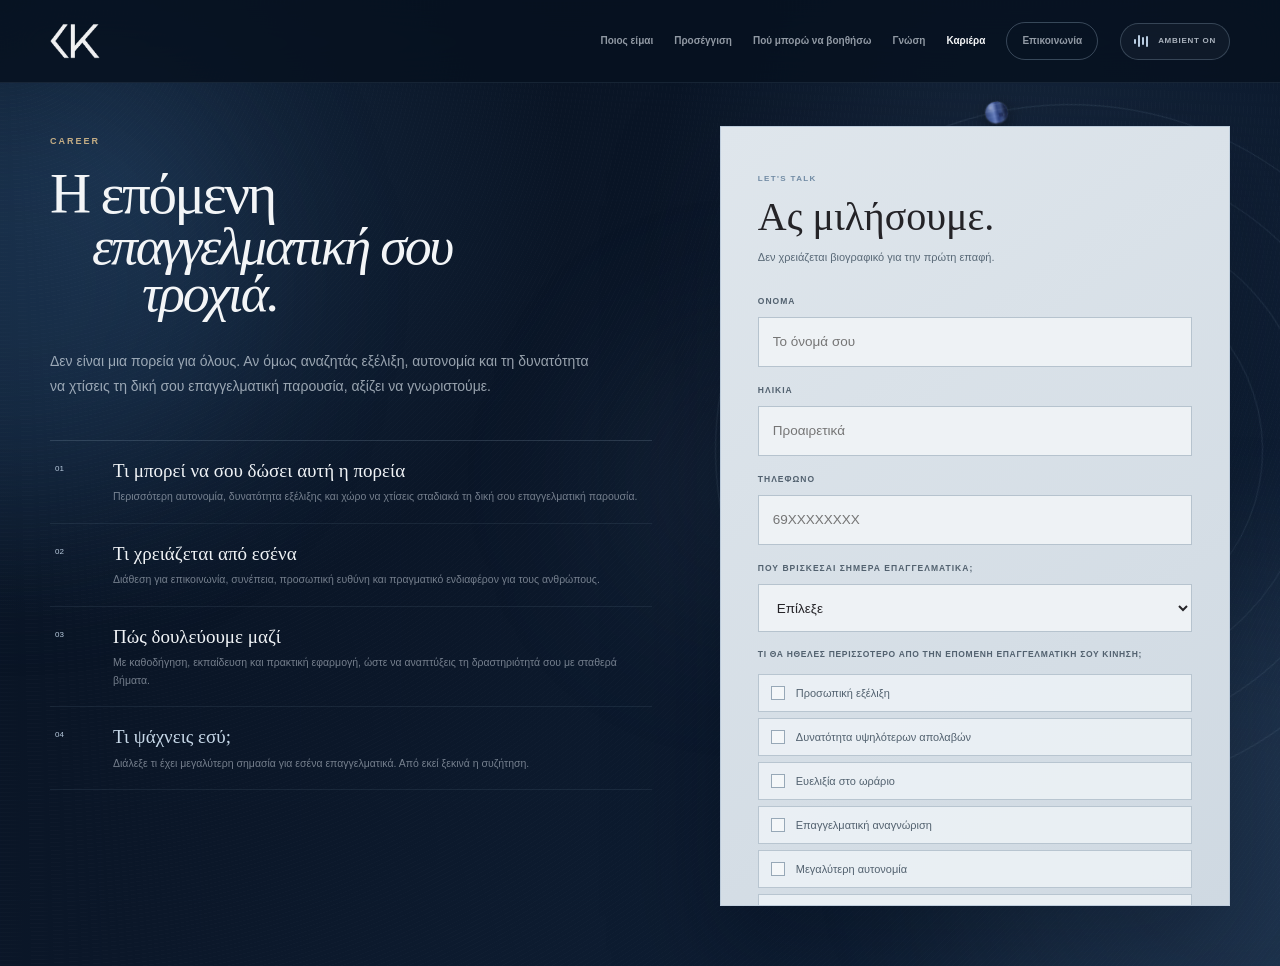
==== commit 7fbf2f1c: "Enable Netlify Career form" ====
--- a/career.html
+++ b/career.html
@@ -355,11 +355,23 @@
 
         <div class="career-form-column">
 
-          <form
-            class="career-form js-demo-form reveal"
+          <form
+          name="career-interest"
+          method="POST"
+          data-netlify="true"
+          data-netlify-honeypot="bot-field"
+            class="career-form js-netlify-form reveal"
             id="careerForm"
-            data-success="Το ενδιαφέρον σου καταχωρήθηκε στο demo."
-          >
+            data-success="Ευχαριστώ. Το ενδιαφέρον σου στάλθηκε με επιτυχία."
+          >
+
+          <input type="hidden" name="form-name" value="career-interest">
+          <p hidden>
+            <label>
+              Μην συμπληρώσεις αυτό το πεδίο:
+              <input name="bot-field">
+            </label>
+          </p>
 
             <div class="career-form-heading">
 
@@ -642,7 +654,7 @@
 
 
             <small class="career-privacy">
-              Η φόρμα λειτουργεί προς το παρόν ως demo.
+              Τα στοιχεία χρησιμοποιούνται για την πρώτη επικοινωνία σχετικά με την επαγγελματική ευκαιρία.
             </small>
 
           </form>
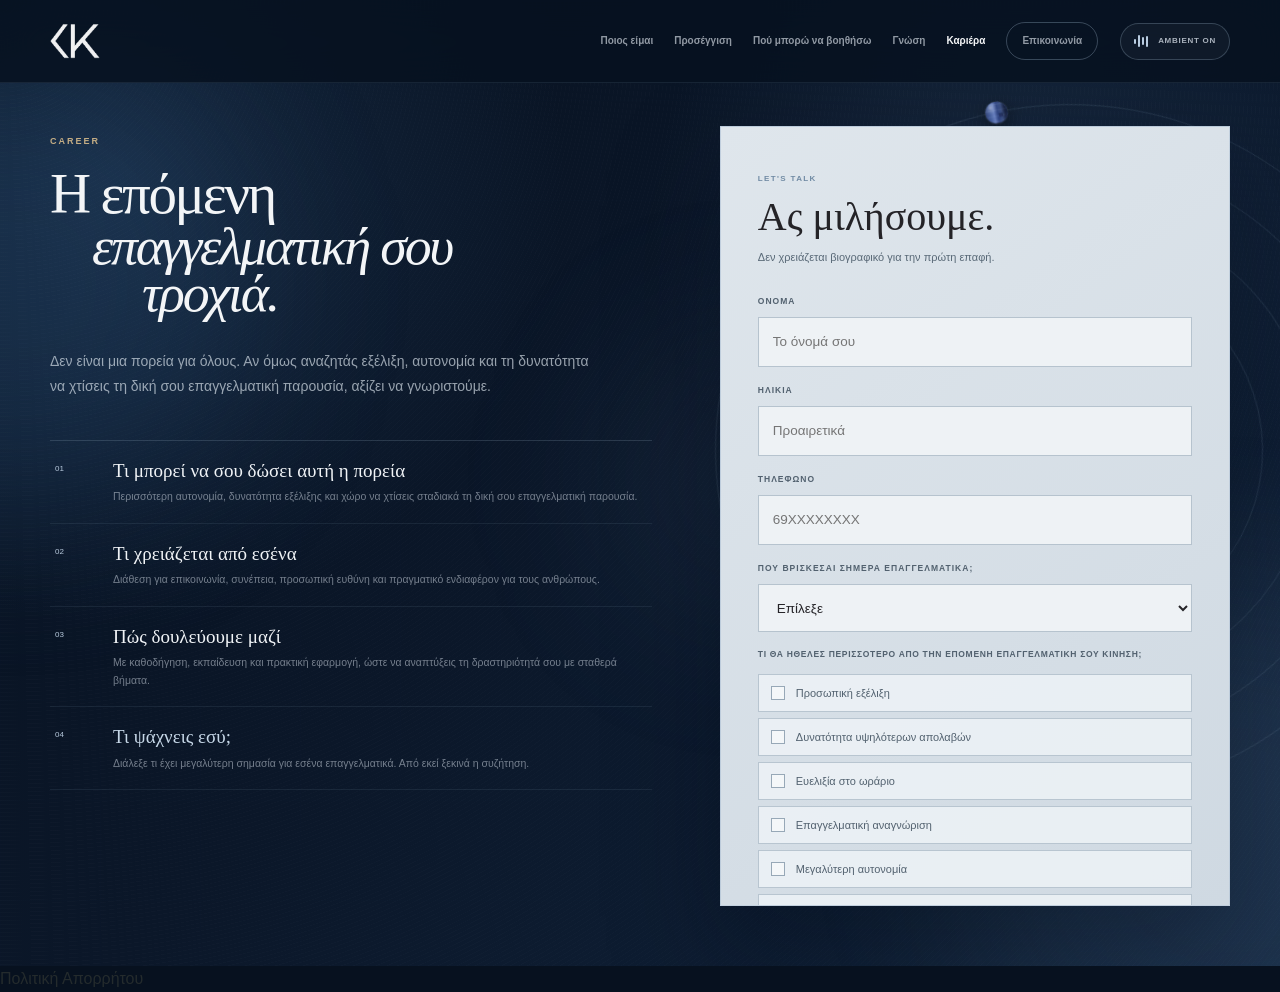
==== commit 27d6fcf9: "Add Career privacy consent and social metadata" ====
--- a/career.html
+++ b/career.html
@@ -13,7 +13,24 @@
   <meta
     name="description"
     content="Επαγγελματική συνεργασία και ευκαιρίες καριέρας με τον Χρήστο Κόλλια."
-  >
+  >
+  <link rel="canonical" href="https://www.ckollias.gr/career.html">
+  <link rel="icon" type="image/png" href="/assets/images/logo.png">
+  <link rel="apple-touch-icon" href="/assets/images/logo.png">
+
+  <meta property="og:locale" content="el_GR">
+  <meta property="og:type" content="website">
+  <meta property="og:site_name" content="Χρήστος Κόλλιας">
+  <meta property="og:title" content="Καριέρα | Χρήστος Κόλλιας">
+  <meta property="og:description" content="Επαγγελματική συνεργασία και ευκαιρίες καριέρας με τον Χρήστο Κόλλια.">
+  <meta property="og:url" content="https://www.ckollias.gr/career.html">
+  <meta property="og:image" content="https://www.ckollias.gr/assets/images/logo.png">
+
+  <meta name="twitter:card" content="summary_large_image">
+  <meta name="twitter:title" content="Καριέρα | Χρήστος Κόλλιας">
+  <meta name="twitter:description" content="Επαγγελματική συνεργασία και ευκαιρίες καριέρας με τον Χρήστο Κόλλια.">
+  <meta name="twitter:image" content="https://www.ckollias.gr/assets/images/logo.png">
+
 
   <link rel="stylesheet" href="style.css">
 </head>
@@ -653,8 +670,23 @@
             </button>
 
 
-            <small class="career-privacy">
-              Τα στοιχεία χρησιμοποιούνται για την πρώτη επικοινωνία σχετικά με την επαγγελματική ευκαιρία.
+            
+            <label class="privacy-consent">
+              <input
+                type="checkbox"
+                name="privacy_acknowledgement"
+                value="yes"
+                required
+              >
+              <span>
+                Έχω διαβάσει την
+                <a href="privacy.html" target="_blank" rel="noopener">Πολιτική Απορρήτου</a>
+                και συμφωνώ να χρησιμοποιηθούν τα στοιχεία μου για την πρώτη επικοινωνία σχετικά με την επαγγελματική ευκαιρία.
+              </span>
+            </label>
+
+            <small class="career-privacy">
+              Τα στοιχεία χρησιμοποιούνται μόνο για την επικοινωνία και την αξιολόγηση του ενδιαφέροντός σου.
             </small>
 
           </form>
@@ -663,7 +695,11 @@
 
       </div>
 
-    </section>
+    </section>
+  <div class="career-legal-link">
+    <a href="privacy.html">Πολιτική Απορρήτου</a>
+  </div>
+
 
   </main>
 
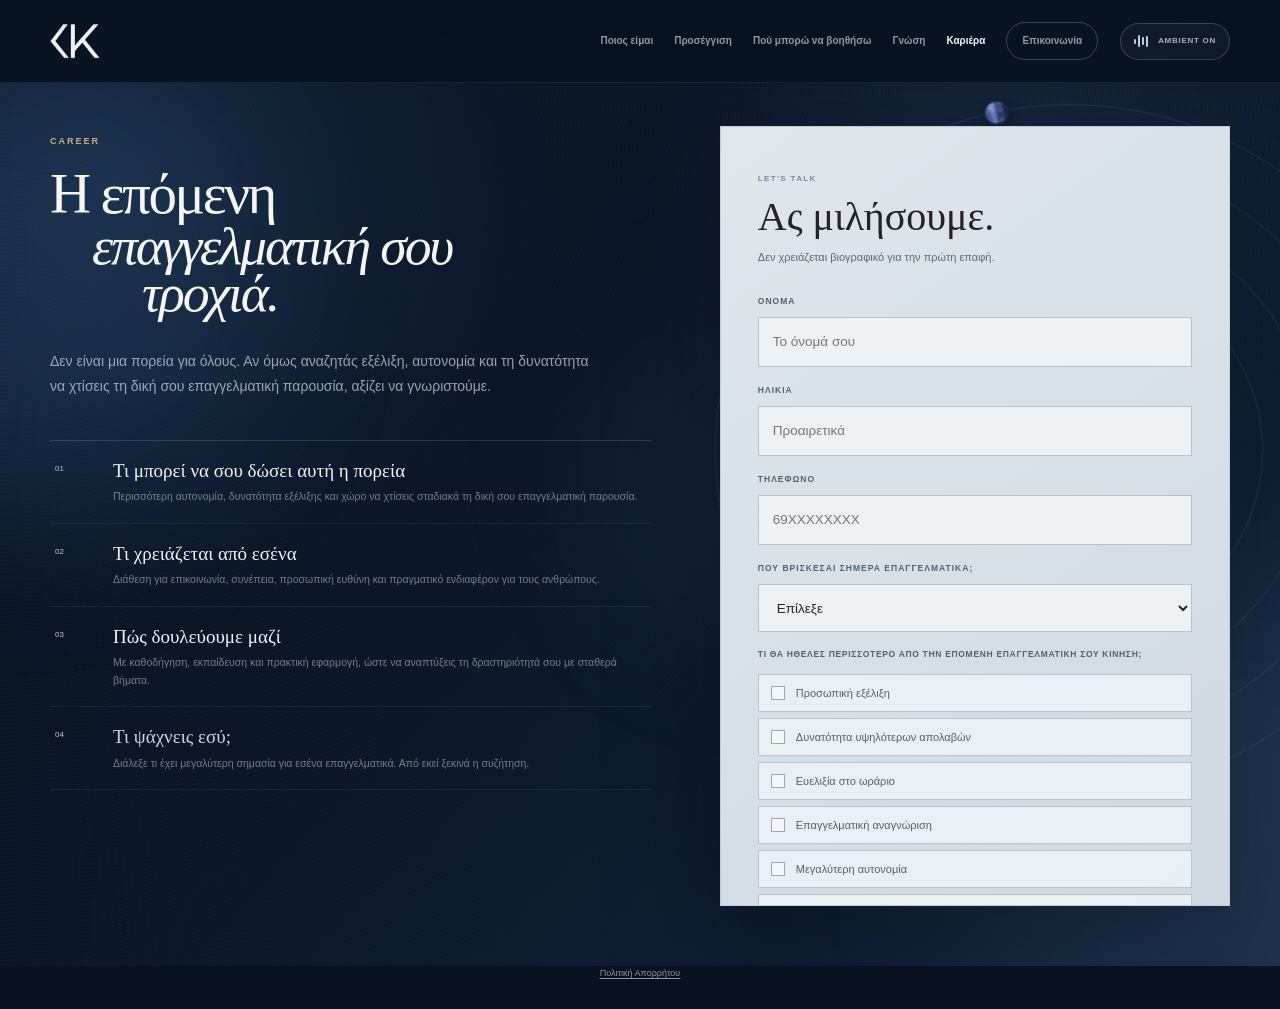
==== commit 2bda6806: "Place Career privacy consent before submit button" ====
--- a/career.html
+++ b/career.html
@@ -661,15 +661,6 @@
             </div>
 
 
-            <button
-              type="submit"
-              class="career-submit"
-            >
-              Ας μιλήσουμε
-              <span>→</span>
-            </button>
-
-
             
             <label class="privacy-consent">
               <input
@@ -684,6 +675,16 @@
                 και συμφωνώ να χρησιμοποιηθούν τα στοιχεία μου για την πρώτη επικοινωνία σχετικά με την επαγγελματική ευκαιρία.
               </span>
             </label>
+
+
+
+            <button
+              type="submit"
+              class="career-submit"
+            >
+              Ας μιλήσουμε
+              <span>→</span>
+            </button>
 
             <small class="career-privacy">
               Τα στοιχεία χρησιμοποιούνται μόνο για την επικοινωνία και την αξιολόγηση του ενδιαφέροντός σου.
--- a/style.css
+++ b/style.css
@@ -4627,4 +4627,147 @@
     transform: none;
   }
 
-}+}
+
+/* PRIVACY & CONSENT */
+
+.privacy-consent {
+  display: flex;
+  align-items: flex-start;
+  gap: 10px;
+  margin: 16px 0 10px;
+  color: var(--gray-600);
+  font-size: 10.5px;
+  line-height: 1.6;
+}
+
+.privacy-consent input[type="checkbox"] {
+  width: 16px;
+  height: 16px;
+  margin: 2px 0 0;
+  flex: 0 0 auto;
+  accent-color: var(--sky-700);
+}
+
+.privacy-consent a,
+.form-note a,
+.career-privacy a,
+.career-legal-link a {
+  color: inherit;
+  text-decoration: underline;
+  text-underline-offset: 2px;
+}
+
+.privacy-consent a:hover,
+.career-legal-link a:hover {
+  color: var(--gray-950);
+}
+
+.career-form .privacy-consent {
+  color: #52616f;
+  font-size: 9px;
+}
+
+.career-form .privacy-consent input[type="checkbox"] {
+  accent-color: #718da5;
+}
+
+.career-legal-link {
+  position: relative;
+  z-index: 5;
+  padding: 0 0 28px;
+  text-align: center;
+  background: #07111f;
+  color: rgba(244, 247, 250, 0.58);
+  font-size: 9px;
+}
+
+.privacy-hero {
+  padding: 165px 0 72px;
+  background: var(--ivory);
+  border-bottom: 1px solid var(--gray-200);
+}
+
+.privacy-hero h1 {
+  max-width: 760px;
+  margin: 12px 0 18px;
+  color: var(--gray-950);
+  font-size: clamp(44px, 7vw, 78px);
+  font-weight: 500;
+  line-height: 0.98;
+  letter-spacing: -0.045em;
+}
+
+.privacy-hero p {
+  max-width: 720px;
+  color: var(--gray-600);
+  font-size: 15px;
+  line-height: 1.75;
+}
+
+.privacy-content {
+  padding: 76px 0 110px;
+  background: var(--white);
+}
+
+.privacy-content-inner {
+  max-width: 840px;
+}
+
+.privacy-block {
+  padding: 32px 0;
+  border-bottom: 1px solid var(--gray-200);
+}
+
+.privacy-block:first-child {
+  padding-top: 0;
+}
+
+.privacy-block:last-child {
+  border-bottom: 0;
+}
+
+.privacy-block h2 {
+  margin: 0 0 14px;
+  color: var(--gray-950);
+  font-size: 23px;
+  font-weight: 600;
+}
+
+.privacy-block p,
+.privacy-block li {
+  color: var(--gray-600);
+  font-size: 14px;
+  line-height: 1.8;
+}
+
+.privacy-block ul {
+  margin: 12px 0 0;
+  padding-left: 20px;
+}
+
+.privacy-block a {
+  color: var(--sky-700);
+  text-decoration: underline;
+  text-underline-offset: 2px;
+}
+
+.privacy-updated {
+  margin-top: 24px;
+  color: var(--gray-400);
+  font-size: 11px;
+}
+
+@media (max-width: 640px) {
+  .privacy-hero {
+    padding: 135px 0 58px;
+  }
+
+  .privacy-content {
+    padding: 58px 0 85px;
+  }
+
+  .privacy-block {
+    padding: 26px 0;
+  }
+}
